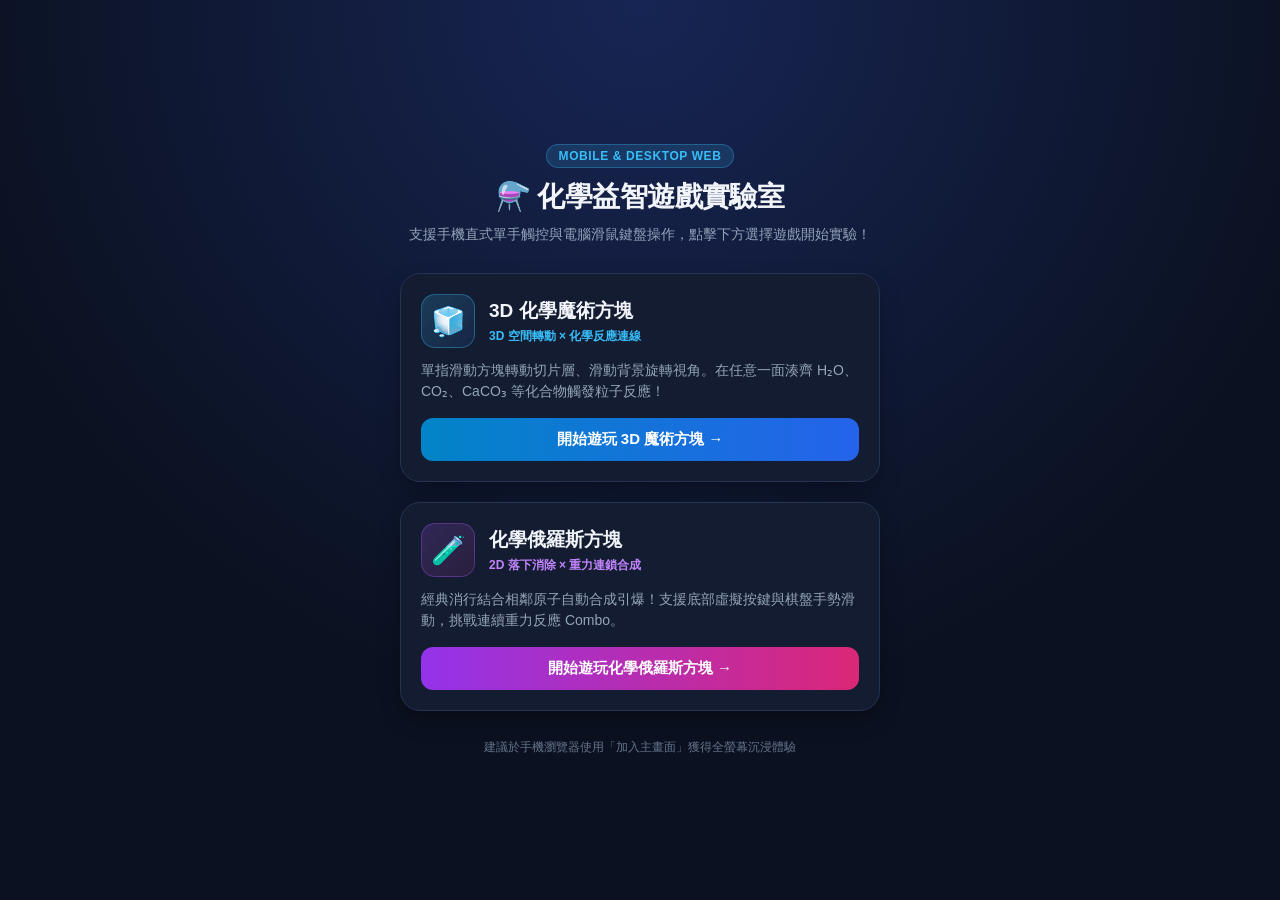
==== index.html @ 65f4aaf6 "初始化 用Gemini做的協助學習的遊戲" ====
<!DOCTYPE html>
<html lang="zh-Hant">
<head>
  <meta charset="UTF-8" />
  <meta name="viewport" content="width=device-width, initial-scale=1.0, maximum-scale=1.0, user-scalable=no" />
  <meta name="apple-mobile-web-app-capable" content="yes" />
  <meta name="apple-mobile-web-app-status-bar-style" content="black-translucent" />
  <title>化學益智遊戲實驗室 | Chem Puzzle Lab</title>
  <style>
    :root {
      --bg: #0b1120;
      --card: #131c31;
      --card-border: #243354;
      --text: #f1f5f9;
      --muted: #94a3b8;
      --accent-1: #38bdf8;
      --accent-2: #a855f7;
    }
    * { box-sizing: border-box; margin: 0; padding: 0; -webkit-tap-highlight-color: transparent; }
    body {
      font-family: -apple-system, BlinkMacSystemFont, "Segoe UI", Roboto, "Noto Sans TC", sans-serif;
      background: radial-gradient(circle at top, #172554 0%, var(--bg) 65%);
      color: var(--text);
      min-height: 100dvh;
      display: flex;
      flex-direction: column;
      align-items: center;
      justify-content: center;
      padding: 24px 16px;
    }
    .container {
      width: 100%;
      max-width: 480px;
      display: flex;
      flex-direction: column;
      gap: 20px;
    }
    header {
      text-align: center;
      margin-bottom: 8px;
    }
    .badge {
      display: inline-block;
      padding: 4px 12px;
      border-radius: 999px;
      background: rgba(56, 189, 248, 0.15);
      color: var(--accent-1);
      font-size: 12px;
      font-weight: 600;
      letter-spacing: 0.05em;
      margin-bottom: 10px;
      border: 1px solid rgba(56, 189, 248, 0.3);
    }
    h1 {
      font-size: 28px;
      font-weight: 800;
      letter-spacing: -0.02em;
      margin-bottom: 8px;
    }
    p.subtitle {
      color: var(--muted);
      font-size: 14px;
      line-height: 1.5;
    }
    .game-card {
      display: flex;
      flex-direction: column;
      gap: 12px;
      background: var(--card);
      border: 1px solid var(--card-border);
      border-radius: 20px;
      padding: 20px;
      text-decoration: none;
      color: inherit;
      transition: transform 0.18s ease, border-color 0.18s ease, box-shadow 0.18s ease;
      box-shadow: 0 10px 25px -5px rgba(0, 0, 0, 0.4);
    }
    .game-card:active {
      transform: scale(0.98);
    }
    .game-card:hover {
      border-color: var(--accent-1);
      box-shadow: 0 12px 30px -5px rgba(56, 189, 248, 0.2);
    }
    .game-card.purple:hover {
      border-color: var(--accent-2);
      box-shadow: 0 12px 30px -5px rgba(168, 85, 247, 0.2);
    }
    .card-top {
      display: flex;
      align-items: center;
      gap: 14px;
    }
    .icon-box {
      width: 54px;
      height: 54px;
      border-radius: 14px;
      display: flex;
      align-items: center;
      justify-content: center;
      font-size: 28px;
      background: linear-gradient(135deg, rgba(56, 189, 248, 0.2), rgba(59, 130, 246, 0.1));
      border: 1px solid rgba(56, 189, 248, 0.35);
      flex-shrink: 0;
    }
    .game-card.purple .icon-box {
      background: linear-gradient(135deg, rgba(168, 85, 247, 0.2), rgba(236, 72, 153, 0.1));
      border: 1px solid rgba(168, 85, 247, 0.35);
    }
    .card-title {
      font-size: 19px;
      font-weight: 700;
      margin-bottom: 4px;
    }
    .card-tag {
      font-size: 12px;
      color: var(--accent-1);
      font-weight: 600;
    }
    .game-card.purple .card-tag {
      color: #c084fc;
    }
    .card-desc {
      font-size: 14px;
      color: var(--muted);
      line-height: 1.5;
    }
    .play-btn {
      margin-top: 4px;
      width: 100%;
      padding: 12px;
      border-radius: 12px;
      background: linear-gradient(90deg, #0284c7, #2563eb);
      color: #fff;
      font-weight: 700;
      font-size: 15px;
      text-align: center;
    }
    .game-card.purple .play-btn {
      background: linear-gradient(90deg, #9333ea, #db2777);
    }
    footer {
      text-align: center;
      font-size: 12px;
      color: #64748b;
      margin-top: 8px;
    }
  </style>
</head>
<body>
  <div class="container">
    <header>
      <div class="badge">MOBILE &amp; DESKTOP WEB</div>
      <h1>⚗️ 化學益智遊戲實驗室</h1>
      <p class="subtitle">支援手機直式單手觸控與電腦滑鼠鍵盤操作，點擊下方選擇遊戲開始實驗！</p>
    </header>

    <a href="./chemistry_rubiks_cube.html" class="game-card">
      <div class="card-top">
        <div class="icon-box">🧊</div>
        <div>
          <div class="card-title">3D 化學魔術方塊</div>
          <div class="card-tag">3D 空間轉動 × 化學反應連線</div>
        </div>
      </div>
      <p class="card-desc">單指滑動方塊轉動切片層、滑動背景旋轉視角。在任意一面湊齊 H₂O、CO₂、CaCO₃ 等化合物觸發粒子反應！</p>
      <div class="play-btn">開始遊玩 3D 魔術方塊 →</div>
    </a>

    <a href="./chemistry_tetris.html" class="game-card purple">
      <div class="card-top">
        <div class="icon-box">🧪</div>
        <div>
          <div class="card-title">化學俄羅斯方塊</div>
          <div class="card-tag">2D 落下消除 × 重力連鎖合成</div>
        </div>
      </div>
      <p class="card-desc">經典消行結合相鄰原子自動合成引爆！支援底部虛擬按鍵與棋盤手勢滑動，挑戰連續重力反應 Combo。</p>
      <div class="play-btn">開始遊玩化學俄羅斯方塊 →</div>
    </a>

    <footer>建議於手機瀏覽器使用「加入主畫面」獲得全螢幕沉浸體驗</footer>
  </div>
</body>
</html>
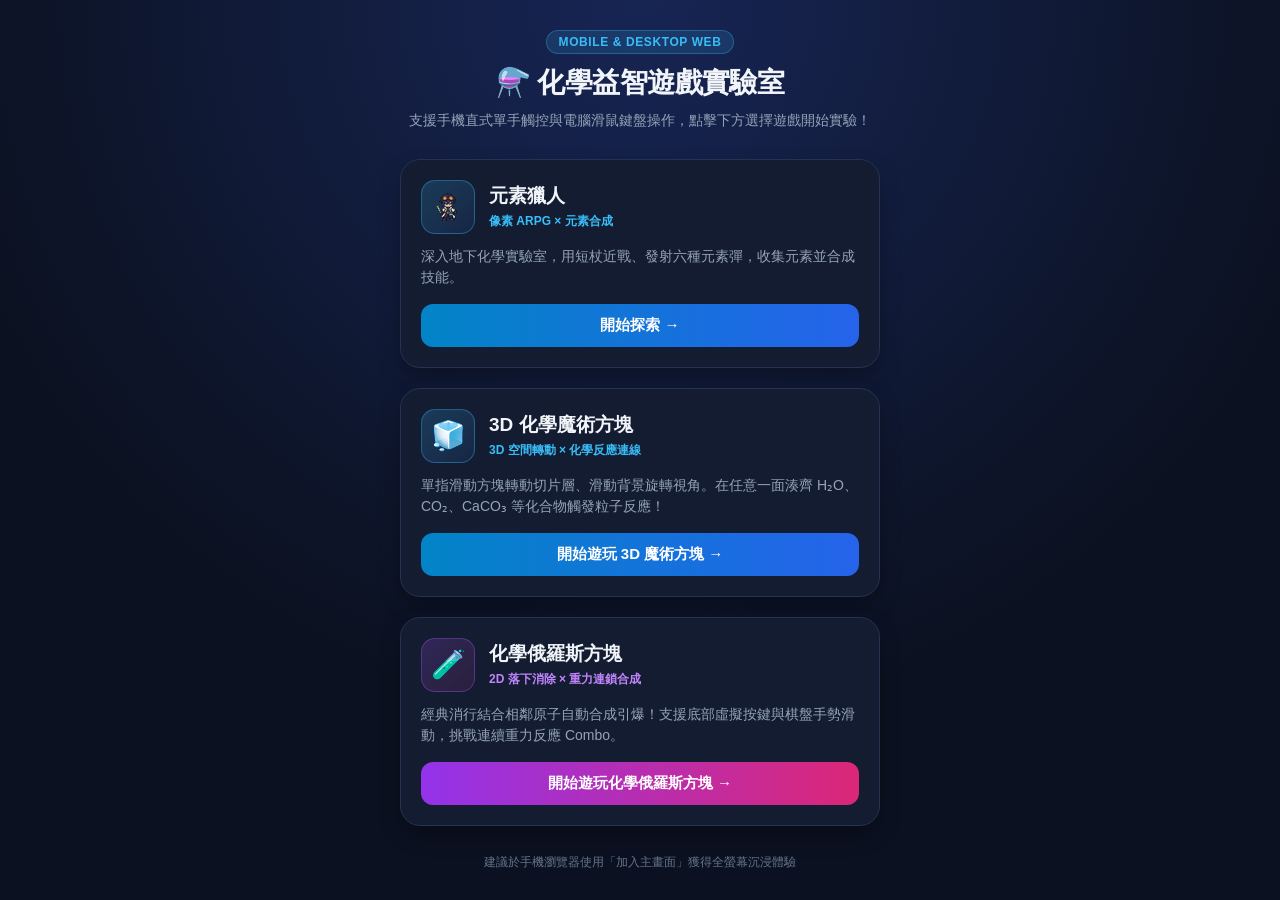
==== commit 91fd6238: "[Feature] 加入 ARPG 大廳入口與像素技能操作 - index.html: 加入元素獵人遊戲卡片與角色圖示 - chemistry_arpg.html: 整合像素材質、兩倍視角、C 切換與" ====
--- a/index.html
+++ b/index.html
@@ -103,6 +103,13 @@
       border: 1px solid rgba(56, 189, 248, 0.35);
       flex-shrink: 0;
     }
+    .hunter-icon::before {
+      content: "";
+      width: 40px;
+      height: 40px;
+      background: url("./assets/chem-arpg/hero.png") no-repeat 0 0;
+      image-rendering: pixelated;
+    }
     .game-card.purple .icon-box {
       background: linear-gradient(135deg, rgba(168, 85, 247, 0.2), rgba(236, 72, 153, 0.1));
       border: 1px solid rgba(168, 85, 247, 0.35);
@@ -154,6 +161,18 @@
       <h1>⚗️ 化學益智遊戲實驗室</h1>
       <p class="subtitle">支援手機直式單手觸控與電腦滑鼠鍵盤操作，點擊下方選擇遊戲開始實驗！</p>
     </header>
+
+    <a href="./chemistry_arpg.html" class="game-card">
+      <div class="card-top">
+        <div class="icon-box hunter-icon" aria-hidden="true"></div>
+        <div>
+          <div class="card-title">元素獵人</div>
+          <div class="card-tag">像素 ARPG × 元素合成</div>
+        </div>
+      </div>
+      <p class="card-desc">深入地下化學實驗室，用短杖近戰、發射六種元素彈，收集元素並合成技能。</p>
+      <div class="play-btn">開始探索 →</div>
+    </a>
 
     <a href="./chemistry_rubiks_cube.html" class="game-card">
       <div class="card-top">
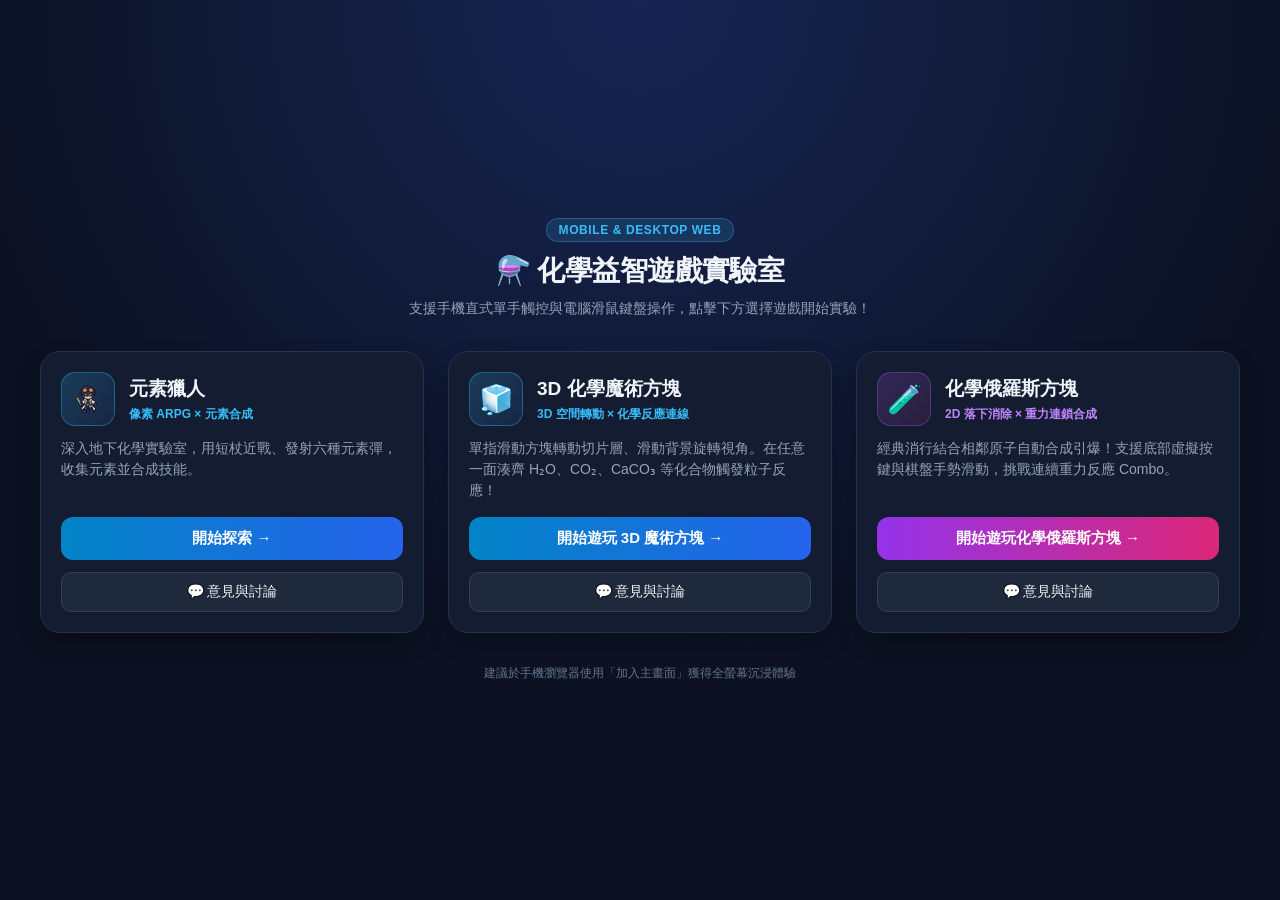
==== commit 4c7144d6: "[Feature] 新增遊戲留言與 Firebase 規則 - index.html: 新增三款遊戲討論入口並保留響應式排版 - js/: 串接匿名登入、留言與回覆及空白驗證 - firebase/:" ====
--- a/index.html
+++ b/index.html
@@ -31,9 +31,18 @@
     .container {
       width: 100%;
       max-width: 480px;
-      display: flex;
-      flex-direction: column;
+      display: grid;
+      grid-template-columns: minmax(0, 1fr);
       gap: 20px;
+    }
+    header, footer { grid-column: 1 / -1; }
+    @media (min-width: 960px) {
+      body { padding: 40px 32px; }
+      .container {
+        max-width: 1200px;
+        grid-template-columns: repeat(3, minmax(0, 1fr));
+        gap: 24px;
+      }
     }
     header {
       text-align: center;
@@ -63,6 +72,7 @@
       line-height: 1.5;
     }
     .game-card {
+      min-width: 0;
       display: flex;
       flex-direction: column;
       gap: 12px;
@@ -70,7 +80,6 @@
       border: 1px solid var(--card-border);
       border-radius: 20px;
       padding: 20px;
-      text-decoration: none;
       color: inherit;
       transition: transform 0.18s ease, border-color 0.18s ease, box-shadow 0.18s ease;
       box-shadow: 0 10px 25px -5px rgba(0, 0, 0, 0.4);
@@ -128,11 +137,14 @@
       color: #c084fc;
     }
     .card-desc {
+      flex: 1;
       font-size: 14px;
       color: var(--muted);
       line-height: 1.5;
     }
     .play-btn {
+      display: block;
+      text-decoration: none;
       margin-top: 4px;
       width: 100%;
       padding: 12px;
@@ -152,6 +164,39 @@
       color: #64748b;
       margin-top: 8px;
     }
+    .feedback-entry, .feedback-action, .feedback-close {
+      font: inherit; cursor: pointer; color: var(--text); border: 1px solid #334155;
+      background: #1e293b; border-radius: 10px; padding: 10px 14px;
+    }
+    .feedback-entry { width: 100%; font-size: 14px; }
+    .feedback-entry:hover, .feedback-action:hover { border-color: var(--accent-1); }
+    button:disabled { opacity: 0.5; cursor: not-allowed; }
+    a:focus-visible, button:focus-visible, summary:focus-visible { outline: 2px solid var(--accent-1); outline-offset: 3px; }
+    .feedback-dialog {
+      margin: auto; width: min(680px, calc(100% - 32px)); max-height: 88dvh;
+      overflow-y: auto; padding: 24px; color: var(--text); background: var(--card);
+      border: 1px solid var(--card-border); border-radius: 20px;
+    }
+    .feedback-dialog::backdrop { background: rgba(2, 6, 23, 0.8); }
+    .feedback-heading { display: flex; gap: 12px; align-items: flex-start; justify-content: space-between; margin-bottom: 16px; }
+    .feedback-heading h2 { font-size: 20px; line-height: 1.5; }
+    .feedback-close { flex-shrink: 0; }
+    .feedback-dialog form { display: grid; gap: 12px; }
+    .feedback-dialog label { display: grid; gap: 6px; font-size: 14px; }
+    .feedback-dialog input, .feedback-dialog textarea {
+      width: 100%; min-width: 0; padding: 10px; font: inherit; color: var(--text);
+      background: var(--bg); border: 1px solid #475569; border-radius: 8px;
+      user-select: text; -webkit-user-select: text;
+    }
+    .feedback-dialog textarea { resize: vertical; }
+    .feedback-status { margin: 16px 0; line-height: 1.6; color: var(--muted); }
+    .discussion-message { border: 1px solid var(--card-border); border-radius: 12px; padding: 14px; margin-top: 12px; }
+    .discussion-meta { color: var(--muted); font-size: 12px; overflow-wrap: anywhere; }
+    .discussion-text { white-space: pre-wrap; overflow-wrap: anywhere; line-height: 1.6; margin: 10px 0; }
+    .discussion-message summary { cursor: pointer; color: var(--accent-1); padding: 8px 0; }
+    .discussion-replies { margin-bottom: 12px; }
+    .discussion-replies .discussion-message { background: var(--bg); }
+    @media (max-width: 480px) { .feedback-dialog { padding: 16px; } }
   </style>
 </head>
 <body>
@@ -162,7 +207,7 @@
       <p class="subtitle">支援手機直式單手觸控與電腦滑鼠鍵盤操作，點擊下方選擇遊戲開始實驗！</p>
     </header>
 
-    <a href="./chemistry_arpg.html" class="game-card">
+    <article class="game-card">
       <div class="card-top">
         <div class="icon-box hunter-icon" aria-hidden="true"></div>
         <div>
@@ -171,10 +216,11 @@
         </div>
       </div>
       <p class="card-desc">深入地下化學實驗室，用短杖近戰、發射六種元素彈，收集元素並合成技能。</p>
-      <div class="play-btn">開始探索 →</div>
-    </a>
-
-    <a href="./chemistry_rubiks_cube.html" class="game-card">
+      <a class="play-btn" href="./chemistry_arpg.html">開始探索 →</a>
+      <button type="button" class="feedback-entry" data-feedback-game="chemistry_arpg">💬 意見與討論</button>
+    </article>
+
+    <article class="game-card">
       <div class="card-top">
         <div class="icon-box">🧊</div>
         <div>
@@ -183,10 +229,11 @@
         </div>
       </div>
       <p class="card-desc">單指滑動方塊轉動切片層、滑動背景旋轉視角。在任意一面湊齊 H₂O、CO₂、CaCO₃ 等化合物觸發粒子反應！</p>
-      <div class="play-btn">開始遊玩 3D 魔術方塊 →</div>
-    </a>
-
-    <a href="./chemistry_tetris.html" class="game-card purple">
+      <a class="play-btn" href="./chemistry_rubiks_cube.html">開始遊玩 3D 魔術方塊 →</a>
+      <button type="button" class="feedback-entry" data-feedback-game="chemistry_rubiks_cube">💬 意見與討論</button>
+    </article>
+
+    <article class="game-card purple">
       <div class="card-top">
         <div class="icon-box">🧪</div>
         <div>
@@ -195,10 +242,30 @@
         </div>
       </div>
       <p class="card-desc">經典消行結合相鄰原子自動合成引爆！支援底部虛擬按鍵與棋盤手勢滑動，挑戰連續重力反應 Combo。</p>
-      <div class="play-btn">開始遊玩化學俄羅斯方塊 →</div>
-    </a>
+      <a class="play-btn" href="./chemistry_tetris.html">開始遊玩化學俄羅斯方塊 →</a>
+      <button type="button" class="feedback-entry" data-feedback-game="chemistry_tetris">💬 意見與討論</button>
+    </article>
 
     <footer>建議於手機瀏覽器使用「加入主畫面」獲得全螢幕沉浸體驗</footer>
   </div>
+  <dialog id="feedback-dialog" class="feedback-dialog" aria-labelledby="feedback-title">
+    <div class="feedback-heading">
+      <h2 id="feedback-title">意見與討論</h2>
+      <button type="button" id="feedback-close" class="feedback-close" aria-label="關閉意見與討論">關閉</button>
+    </div>
+    <form id="feedback-form" novalidate>
+      <label for="feedback-author">你的暱稱（最多 20 字）
+        <input id="feedback-author" name="author" maxlength="20" autocomplete="nickname">
+      </label>
+      <label for="feedback-message">問題或意見（最多 1000 字）
+        <textarea id="feedback-message" name="message" rows="3" maxlength="1000"></textarea>
+      </label>
+      <button type="submit" class="feedback-action" disabled>發布主題</button>
+    </form>
+    <p id="feedback-status" class="feedback-status" role="status" aria-live="polite">讀取討論區中…</p>
+    <button type="button" id="feedback-refresh" class="feedback-action" hidden>重新整理討論</button>
+    <section id="feedback-list" aria-label="討論主題"></section>
+  </dialog>
+  <script type="module" src="./js/feedback.js"></script>
 </body>
 </html>
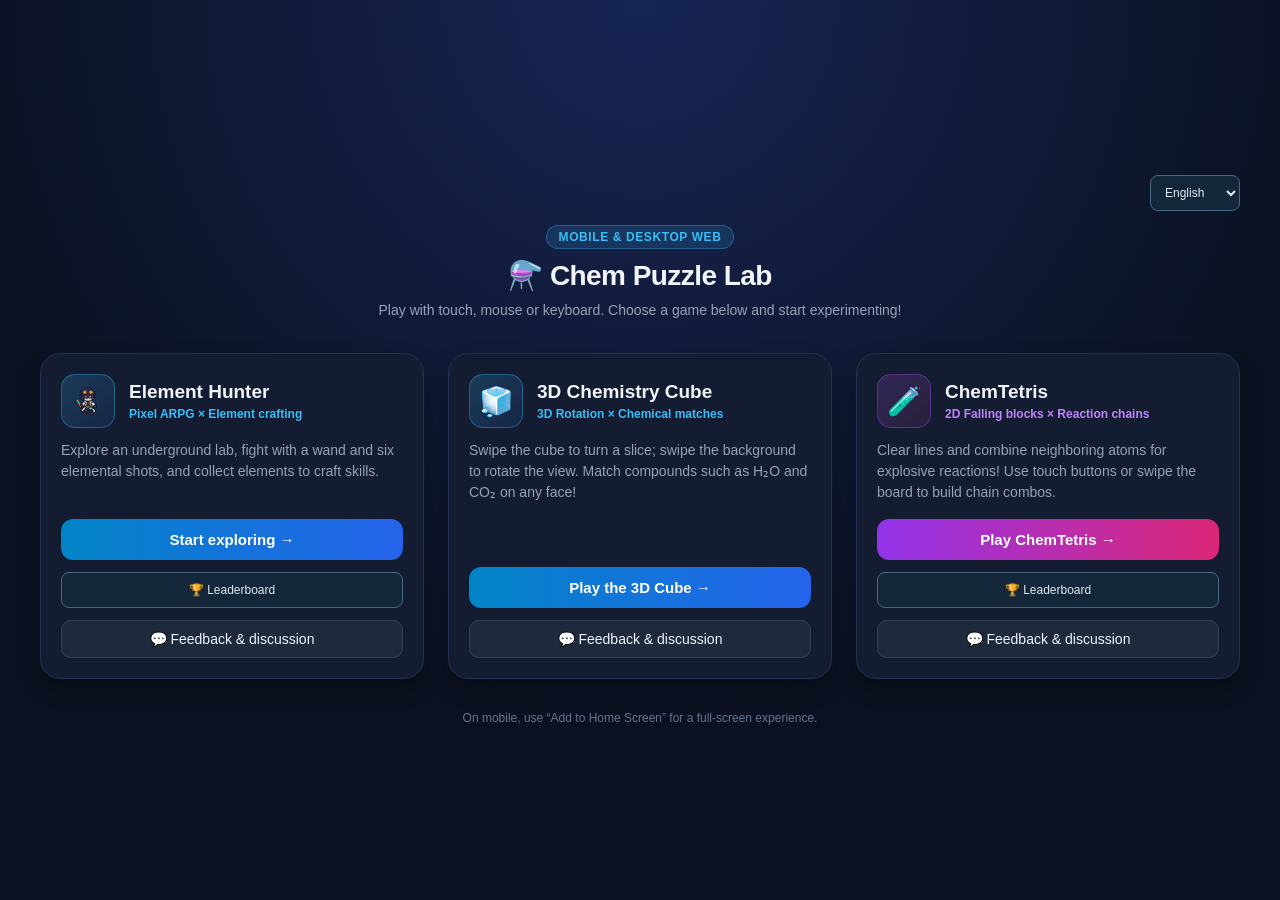
==== commit 968fe9b4: "[Feature] Add multilingual UI and leaderboards - HTML and js/: Add Traditional Chinese, English and " ====
--- a/index.html
+++ b/index.html
@@ -1,11 +1,22 @@
 <!DOCTYPE html>
 <html lang="zh-Hant">
 <head>
+  <!-- Google Analytics 4: shared measurement destination for the lobby and games. -->
+  <script async src="https://www.googletagmanager.com/gtag/js?id=G-7BKPPQVQWR"></script>
+  <script>
+    window.dataLayer = window.dataLayer || [];
+    function gtag(){dataLayer.push(arguments);}
+    gtag('js', new Date());
+    gtag('config', 'G-7BKPPQVQWR');
+  </script>
   <meta charset="UTF-8" />
   <meta name="viewport" content="width=device-width, initial-scale=1.0, maximum-scale=1.0, user-scalable=no" />
   <meta name="apple-mobile-web-app-capable" content="yes" />
   <meta name="apple-mobile-web-app-status-bar-style" content="black-translucent" />
   <title>化學益智遊戲實驗室 | Chem Puzzle Lab</title>
+  <script src="./js/translations.js?v=20261125-2"></script>
+  <script src="./js/i18n.js?v=20261125-2"></script>
+  <script src="./js/score-session.js?v=20261125-2"></script>
   <style>
     :root {
       --bg: #0b1120;
@@ -182,6 +193,10 @@
     .feedback-heading h2 { font-size: 20px; line-height: 1.5; }
     .feedback-close { flex-shrink: 0; }
     .feedback-dialog form { display: grid; gap: 12px; }
+    .feedback-dialog [hidden], .feedback-dialog[data-posting="paused"] .discussion-reply-form { display: none; }
+    .feedback-privacy { color: #fde68a; background: #332b1c; border-radius: 8px; padding: 8px 10px;
+      font-size: 13px; line-height: 1.5; margin-bottom: 12px; }
+    .feedback-actions { display: flex; gap: 8px; flex-wrap: wrap; margin-bottom: 10px; }
     .feedback-dialog label { display: grid; gap: 6px; font-size: 14px; }
     .feedback-dialog input, .feedback-dialog textarea {
       width: 100%; min-width: 0; padding: 10px; font: inherit; color: var(--text);
@@ -198,6 +213,7 @@
     .discussion-replies .discussion-message { background: var(--bg); }
     @media (max-width: 480px) { .feedback-dialog { padding: 16px; } }
   </style>
+  <link rel="stylesheet" href="./js/platform.css?v=20261125-2" />
 </head>
 <body>
   <div class="container">
@@ -217,6 +233,7 @@
       </div>
       <p class="card-desc">深入地下化學實驗室，用短杖近戰、發射六種元素彈，收集元素並合成技能。</p>
       <a class="play-btn" href="./chemistry_arpg.html">開始探索 →</a>
+      <button class="platform-button" data-leaderboard-game="chemistry_arpg">🏆 排行榜</button>
       <button type="button" class="feedback-entry" data-feedback-game="chemistry_arpg">💬 意見與討論</button>
     </article>
 
@@ -243,6 +260,7 @@
       </div>
       <p class="card-desc">經典消行結合相鄰原子自動合成引爆！支援底部虛擬按鍵與棋盤手勢滑動，挑戰連續重力反應 Combo。</p>
       <a class="play-btn" href="./chemistry_tetris.html">開始遊玩化學俄羅斯方塊 →</a>
+      <button class="platform-button" data-leaderboard-game="chemistry_tetris">🏆 排行榜</button>
       <button type="button" class="feedback-entry" data-feedback-game="chemistry_tetris">💬 意見與討論</button>
     </article>
 
@@ -253,7 +271,10 @@
       <h2 id="feedback-title">意見與討論</h2>
       <button type="button" id="feedback-close" class="feedback-close" aria-label="關閉意見與討論">關閉</button>
     </div>
-    <form id="feedback-form" novalidate>
+    <p id="feedback-privacy" class="feedback-privacy">留言是公開的。請用暱稱，不要填自己或別人的真實姓名、學校、電話、地址或社群帳號等聯絡方式。</p>
+    <p id="feedback-paused" class="feedback-status" hidden>目前暫停發文與回覆，仍可看已發布的留言。</p>
+    <p id="feedback-cooldown" class="feedback-status" hidden></p>
+    <form id="feedback-form" novalidate aria-describedby="feedback-privacy">
       <label for="feedback-author">你的暱稱（最多 20 字）
         <input id="feedback-author" name="author" maxlength="20" autocomplete="nickname">
       </label>
@@ -263,9 +284,13 @@
       <button type="submit" class="feedback-action" disabled>發布主題</button>
     </form>
     <p id="feedback-status" class="feedback-status" role="status" aria-live="polite">讀取討論區中…</p>
-    <button type="button" id="feedback-refresh" class="feedback-action" hidden>重新整理討論</button>
+    <div class="feedback-actions">
+      <button type="button" id="feedback-refresh" class="feedback-action" hidden>重新整理討論</button>
+    </div>
     <section id="feedback-list" aria-label="討論主題"></section>
+    <button type="button" id="feedback-older" class="feedback-action" hidden>載入更早的主題</button>
   </dialog>
-  <script type="module" src="./js/feedback.js"></script>
+  <script type="module" src="./js/feedback.js?v=20261125-2"></script>
+<script type="module" src="./js/scores.js?v=20261125-2"></script>
 </body>
 </html>
--- a/js/platform.css
+++ b/js/platform.css
@@ -0,0 +1,42 @@
+.platform-toolbar { display:flex; align-items:center; justify-content:flex-end; gap:8px; flex-wrap:wrap; }
+.platform-toolbar select, .platform-button { font:inherit; font-size:12px; min-height:36px; padding:6px 10px; color:#e2e8f0; background:#142639; border:1px solid #476881; border-radius:8px; cursor:pointer; }
+.platform-toolbar select:focus-visible, .platform-button:focus-visible { outline:2px solid #fde68a; outline-offset:2px; }
+.container header .platform-toolbar { margin-bottom:14px; }
+.title-content .platform-toolbar { width:100%; justify-content:center; }
+.header, .top-bar, #hud { flex-wrap:wrap; gap:6px; }
+.score-panel { margin:16px 0; padding:14px; border:1px solid #475569; border-radius:12px; text-align:left; font-size:14px; line-height:1.6; }
+.score-panel form { display:grid; gap:10px; }
+.score-panel label { display:grid; gap:6px; }
+.score-panel input { width:100%; min-height:42px; padding:8px; border-radius:8px; border:1px solid #64748b; background:#0b1120; color:#fff; font:inherit; user-select:text; -webkit-user-select:text; }
+.score-panel .score-actions { display:flex; flex-wrap:wrap; gap:8px; }
+.score-panel p { margin:6px 0; }
+.score-note { color:#cbd5e1; font-size:12px; }
+.score-panel [hidden] { display:none; }
+.score-dialog { margin:auto; width:min(520px,calc(100% - 24px)); max-height:85dvh; overflow:auto; padding:20px; color:#f8fafc; background:#0f172a; border:1px solid #475569; border-radius:16px; }
+.score-dialog::backdrop { background:#020617d9; }
+.score-dialog header { display:flex; justify-content:space-between; align-items:center; gap:12px; }
+.score-dialog h2 { font-size:20px; }
+.score-table { width:100%; border-collapse:collapse; margin:16px 0; }
+.score-table td { padding:10px 6px; border-bottom:1px solid #334155; overflow-wrap:anywhere; }
+.score-table th { padding:8px 6px; text-align:left; font-size:12px; color:#94a3b8; }
+.score-table th:last-child { text-align:right; }
+.score-table td:last-child { text-align:right; font-variant-numeric:tabular-nums; white-space:nowrap; }
+.score-table td:nth-child(2) { max-width:220px; }
+.score-dialog button:disabled, .score-panel button:disabled { opacity:.5; cursor:wait; }
+.run-score { color:#fde68a; font-size:12px; white-space:nowrap; }
+#toast, #combo-banner { white-space:normal; width:max-content; max-width:95%; text-align:center; }
+.recipe-row, .recipe-item { gap:10px; }
+.desktop-help { overflow-y:auto; }
+html[lang="en"] .title-screen h1 { font-size:clamp(28px,4vw,46px); letter-spacing:0; }
+@media(max-width:480px) {
+  .header, .top-bar { padding:8px; }
+  .back-link { padding:8px; font-size:12px; min-height:36px; }
+  .hud { gap:6px; }
+  .hud span { font-size:12px; }
+  #hud { padding:6px; }
+  #hud .bar { flex:1; min-width:35px; }
+  .title-screen { overflow-y:auto; }
+  .title-content { flex-shrink:0; }
+  .score-dialog { padding:16px; }
+  .bottom-bar .ctrl-btn { font-size:11px; padding:8px 5px; }
+}
